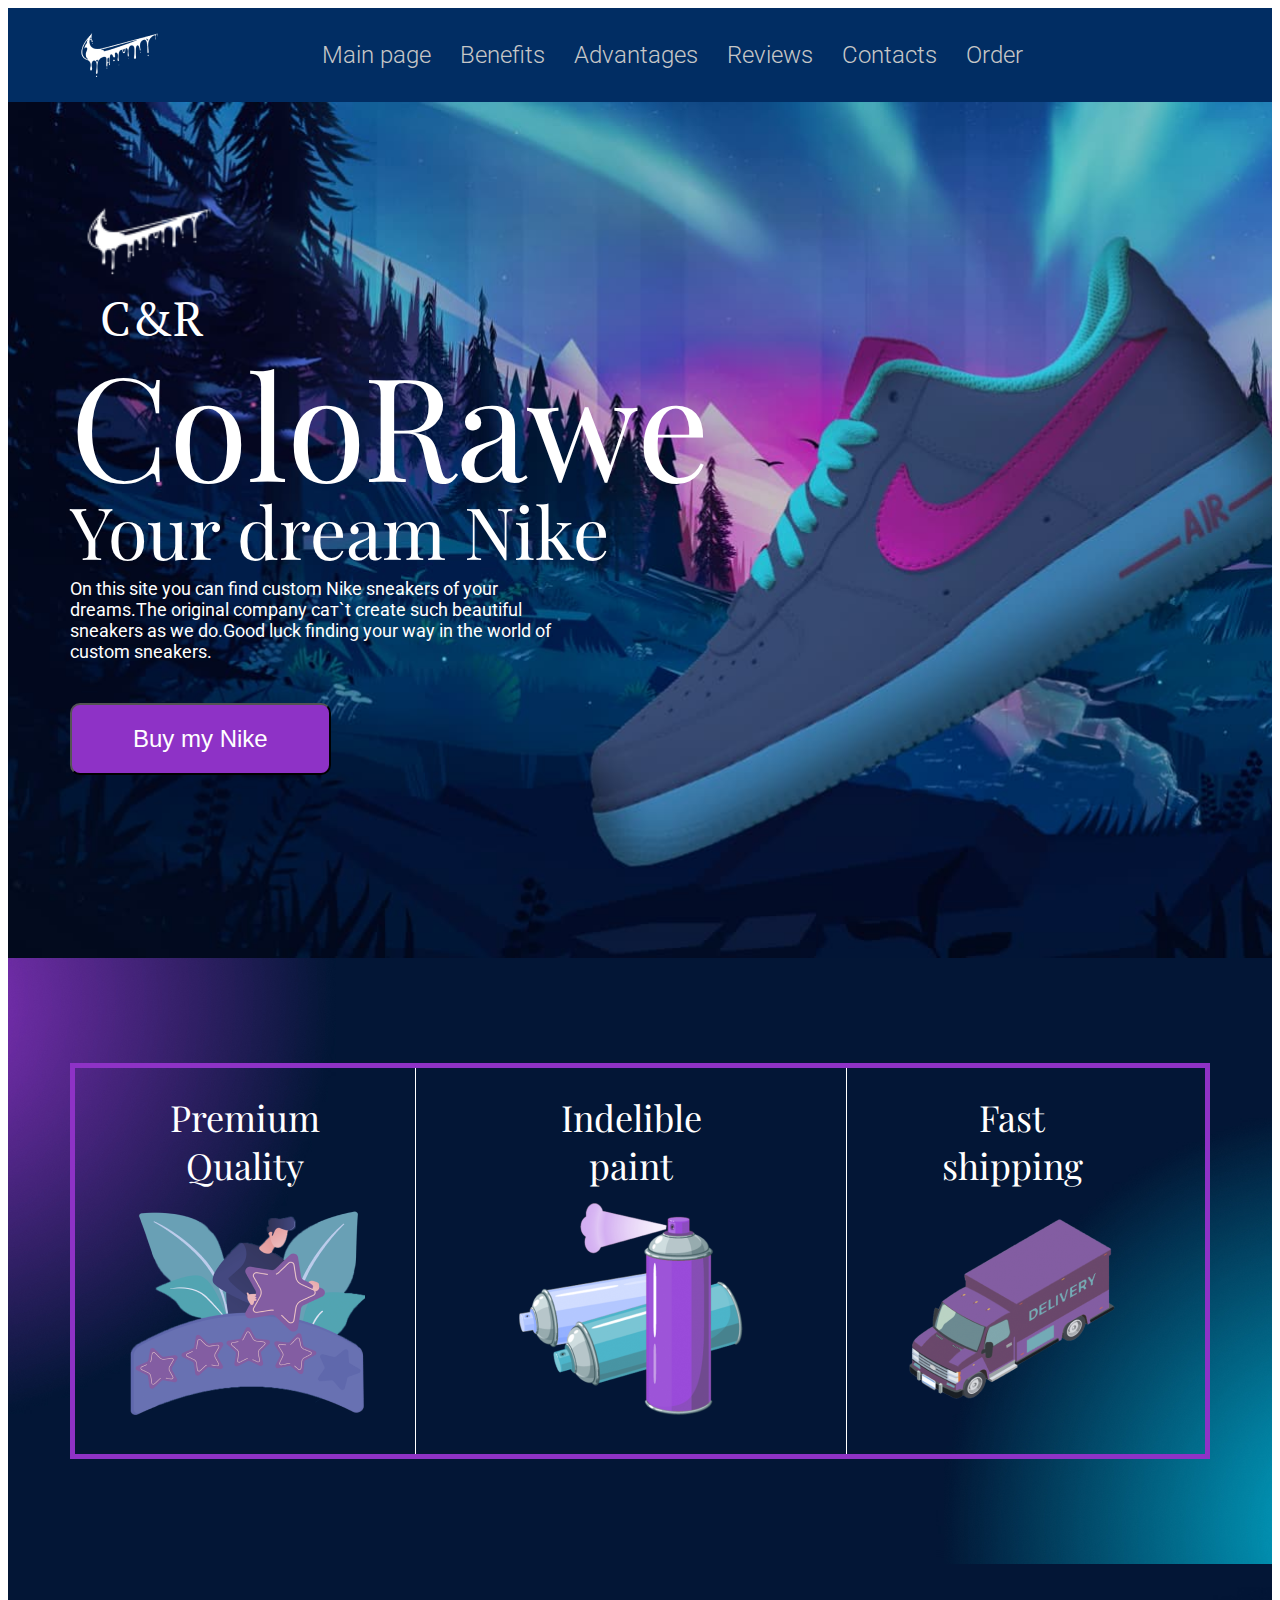
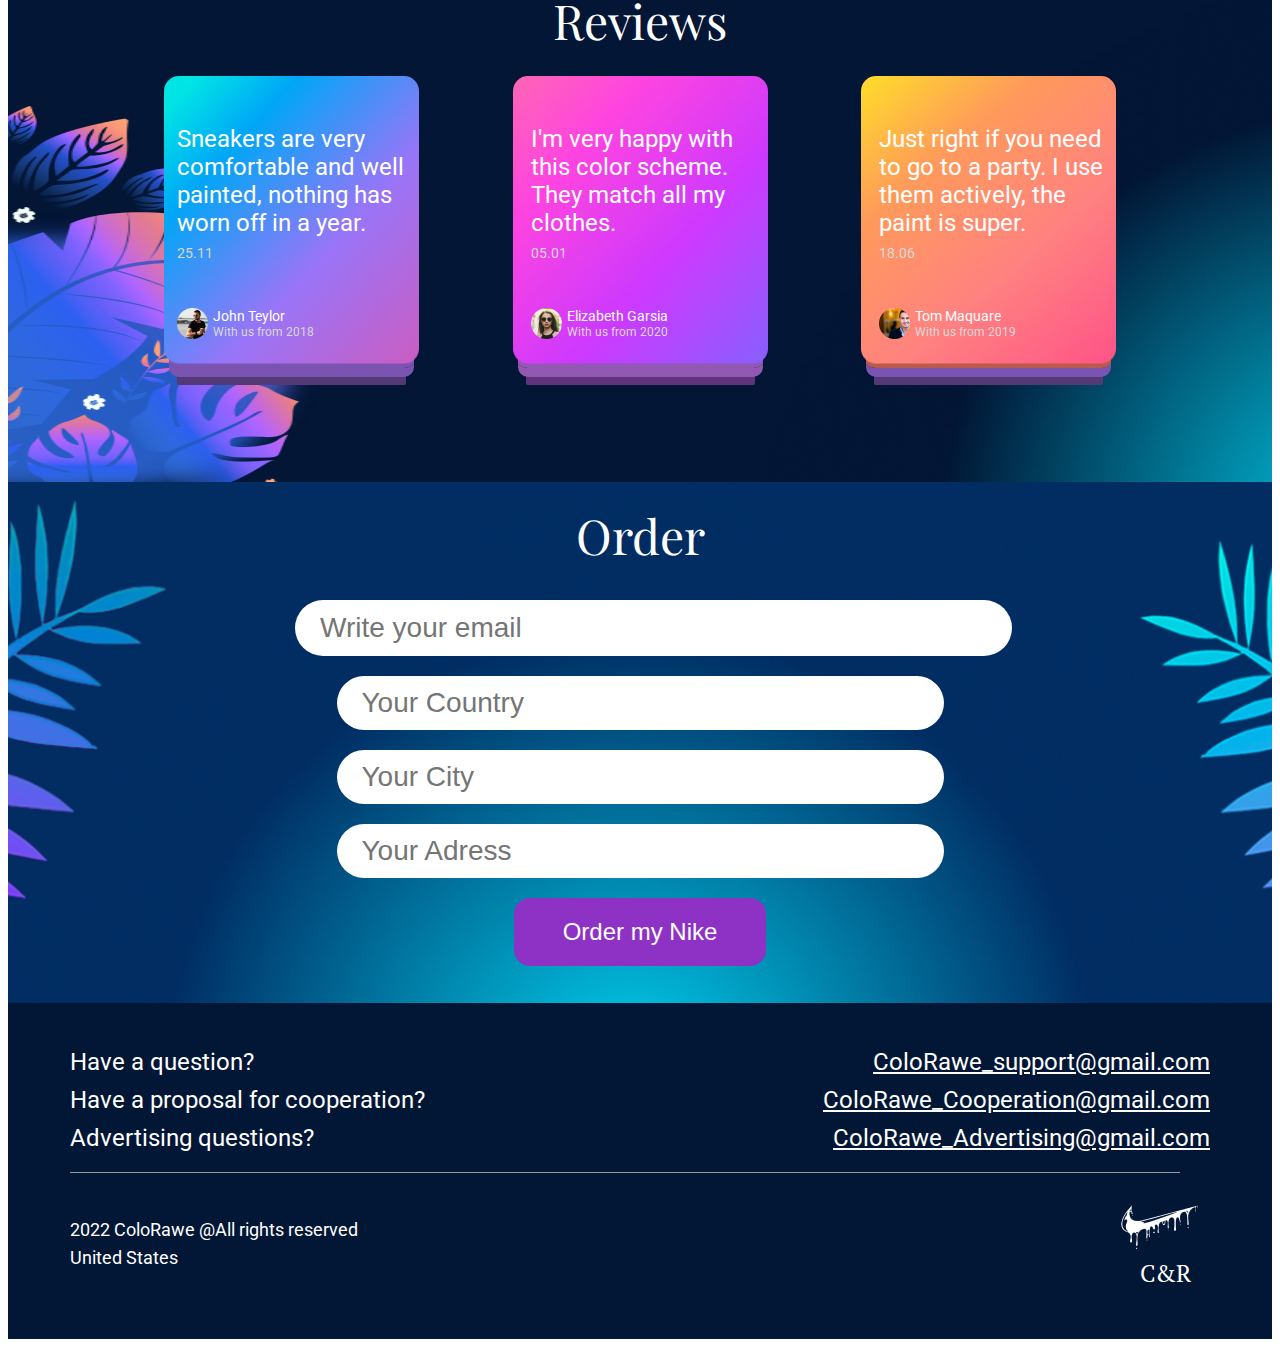
==== index.html @ d71a73c1 "color" ====
<!DOCTYPE html>
<html lang="en">
  <head>
    <meta charset="UTF-8" />
    <meta name="viewport" content="width=device-width, initial-scale=1.0" />
    <title>Document</title>
    <link
      rel="stylesheet"
      href="https://cdnjs.cloudflare.com/ajax/libs/modern-normalize/2.0.0/modern-normalize.min.css"
      integrity="sha512-4xo8blKMVCiXpTaLzQSLSw3KFOVPWhm/TRtuPVc4WG6kUgjH6J03IBuG7JZPkcWMxJ5huwaBpOpnwYElP/m6wg=="
      crossorigin="anonymous"
      referrerpolicy="no-referrer" />
    <link rel="preconnect" href="https://fonts.googleapis.com" />
    <link rel="preconnect" href="https://fonts.gstatic.com" crossorigin />
    <link
      href="https://fonts.googleapis.com/css2?family=PT+Serif:ital,wght@0,400;0,700;1,400;1,700&family=Playfair+Display:ital,wght@0,400..900;1,400..900&family=Roboto:ital,wght@0,100;0,300;0,400;0,500;0,700;0,900;1,100;1,300;1,400;1,500;1,700;1,900&display=swap"
      rel="stylesheet" />
    <link rel="stylesheet" href="./css/reset.css" />
    <link rel="stylesheet" href="./css/style.css" />
  </head>
  <body>
    <header class="header">
      <div class="container">
        <a href="./index.html" class="header-logo"
          ><img src="./img/logo.png" alt="logo" class="header-img"
        /></a>
        <nav>
          <ul class="header-list">
            <li class="header-item">
              <a href="#" class="header-link">Main page</a>
            </li>
            <li class="header-item">
              <a href="#" class="header-link">Benefits</a>
            </li>
            <li class="header-item">
              <a href="#" class="header-link">Advantages</a>
            </li>
            <li class="header-item">
              <a href="#" class="header-link">Reviews</a>
            </li>
            <li class="header-item">
              <a href="#" class="header-link">Contacts</a>
            </li>
            <li class="header-item">
              <a href="#" class="header-link">Order</a>
            </li>
          </ul>
        </nav>
      </div>
    </header>
    <main>
      <!-- hero -->
      <section class="hero">
        <div class="container">
          <div class="hero-box">
            <img src="./img/logo.png" alt="logo" class="hero-logo" />
            <p class="hero-text">С&R</p>
          </div>
          <h1 class="hero-title">ColoRawe</h1>
          <h2 class="hero-caption">Your dream Nike</h2>
          <p class="hero-deck">
            On this site you can find custom Nike sneakers of your dreams.The
            original company caт`t create such beautiful sneakers as we do.Good
            luck finding your way in the world of custom sneakers.
          </p>
          <button type="button" class="hero-btn">Buy my Nike</button>
        </div>
      </section>
      <!-- premium -->
      <section class="premium">
        <div class="container">
          <ul class="premium-list">
            <li class="premium-item">
              <h2 class="premium-title">Premium Quality</h2>
              <img src="./img/stars.png" alt="stars" class="premium-img" />
            </li>
            <li class="premium-item">
              <h2 class="premium-title">Indelible paint</h2>
              <img src="./img/balon.png" alt="balon" class="premium-img" />
            </li>
            <li class="premium-item">
              <h2 class="premium-title">Fast shipping</h2>
              <img src="./img/car.png" alt="car" class="premium-img" />
            </li>
          </ul>
        </div>
      </section>
      <!-- Reviews -->
      <section class="reviews">
        <div class="container">
          <h2 class="rewievs-caption">Reviews</h2>
          <ul class="reviews-list">
            <li class="rewievs-item">
              <p class="rewievs-text">
                Sneakers are very comfortable and well painted, nothing has worn
                off in a year.
              </p>
              <p class="rewievs-deck">25.11</p>
              <div class="rewievs-box">
                <img src="./img/john.png" alt="john" class="rewievs-img" />
                <div class="rewievs-wrap">
                  <h3 class="rewievs-title">John Teylor</h3>
                  <p class="rewievs-indenture">With us from 2018</p>
                </div>
              </div>
            </li>
            <li class="rewievs-item">
              <p class="rewievs-text">
                I'm very happy with this color scheme. They match all my
                clothes.
              </p>
              <p class="rewievs-deck">05.01</p>
              <div class="rewievs-box">
                <img
                  src="./img/elizabeth.png"
                  alt="elizabeth"
                  class="rewievs-img" />
                <div class="rewievs-wrap">
                  <h3 class="rewievs-title">Elizabeth Garsia</h3>
                  <p class="rewievs-indenture">With us from 2020</p>
                </div>
              </div>
            </li>
            <li class="rewievs-item">
              <p class="rewievs-text">
                Just right if you need to go to a party. I use them actively,
                the paint is super.
              </p>
              <p class="rewievs-deck">18.06</p>
              <div class="rewievs-box">
                <img src="./img/tom.png" alt="tom" class="rewievs-img" />
                <div class="rewievs-wrap">
                  <h3 class="rewievs-title">Tom Maquare</h3>
                  <p class="rewievs-indenture">With us from 2019</p>
                </div>
              </div>
            </li>
          </ul>
        </div>
      </section>
      <!-- Order -->
      <section class="order">
        <div class="container">
          <h2 class="order-title">Order</h2>
          <form class="order-form">
            <ul class="order-list">
              <li class="order-item">
                <input
                  type="email"
                  class="oreder-input"
                  placeholder="Write your email" />
              </li>
              <li class="order-item">
                <input
                  type="text"
                  class="oreder-input"
                  placeholder="Your Country" />
              </li>
              <li class="order-item">
                <input
                  type="text"
                  class="oreder-input"
                  placeholder="Your City" />
              </li>
              <li class="order-item">
                <input
                  type="text"
                  class="oreder-input"
                  placeholder="Your Adress" />
              </li>
            </ul>
            <button type="submit" class="oreder-btn">Order my Nike</button>
          </form>
        </div>
      </section>
    </main>
    <footer class="footer">
       
      <div class="container">
         <div class="wrap">
        <ul class="footer-list">
          <li class="footer-item">
            <p class="footer-text">Have a question?</p>
          </li>
          <li class="footer-item">
            <p class="footer-text">Have a proposal for cooperation?</p>
          </li>
          <li class="footer-item">
            <p class="footer-text">Advertising questions?</p>
          </li>
        </ul>
        <ul class="footer-items">
          <li class="footer-item">
            <a href="#" class="footer-link">ColoRawe_support@gmail.com</a>
          </li>
          <li class="footer-item">
            <a href="#" class="footer-link">ColoRawe_Cooperation@gmail.com</a>
          </li>
          <li class="footer-item">
            <a href="#" class="footer-link">ColoRawe_Advertising@gmail.com</a>
          </li>
        </ul>
        </div>
        <div class="footer-line"></div>
        <div class="box">
        <ul class="roster-list">
          <li class="roster-item">
            <p class="roster-text">2022 ColoRawe @All rights reserved</p>
          </li>
          <li class="roster-item">
            <p class="roster-text">United States</p>
          </li>
        </ul>
        <div>
        <img src="./img/logo.png" alt="logo" class="footer-logo" />
        <p class="footer-deck">С&R</p>
        </div>
        </div>
      </div>
    </footer>
  </body>
</html>
---- css/style.css ----
.container {
  width: 1140px;
  padding-left: 15px;
  padding-right: 15px;
  margin: 0 auto;
  /* outline: 1px solid red; */
}

body {
  font-family: "Roboto";
}

.header {
  padding-top: 17px;
  padding-bottom: 17px;
  background: #012d63;
}

.header > .container {
  display: flex;
  align-items: center;
  gap: 152px;
}

.header-list {
  display: flex;
  gap: 29px;
}

.header-link {
  color: #c7c7c7;
  font-size: 24px;
  font-style: normal;
  font-weight: 300;
  line-height: normal;
}

.header-link:hover {
  color: #fff;
}

.hero {
  padding-top: 94px;
  padding-bottom: 183px;
  background-image: url(../img/hero.jpg);
  background-position: center;
  background-size: cover;
  background-repeat: no-repeat;
}

.hero-box {
  display: flex;
  flex-direction: column;
}
.hero-logo {
  width: 160px;
  height: 90px;
}

.hero-text {
  color: #fff;
  font-family: "PT Serif";
  font-size: 48px;
  font-style: normal;
  font-weight: 400;
  line-height: normal;
  margin-left: 30px;
}

.hero-title {
  color: #fff;
  font-family: "Playfair Display";
  font-size: 144px;
  font-style: normal;
  font-weight: 400;
  line-height: 1;
}

.hero-caption {
  color: #fff;
  font-family: "Playfair Display";
  font-size: 72px;
  font-style: normal;
  font-weight: 400;
  line-height: 1;
  margin-bottom: 12px;
}

.hero-deck {
  color: #fff;
  font-size: 18px;
  font-style: normal;
  font-weight: 400;
  line-height: normal;
  width: 508px;
  margin-bottom: 41px;
}

.hero-btn {
  padding: 20px 61px;
  border-radius: 10px;
  background: #8e32c6;
  color: #fff;
  font-size: 24px;
  font-style: normal;
  font-weight: 400;
  line-height: normal;
}

.premium {
  padding-top: 105px;
  padding-bottom: 105px;
  background-image: url(../img/premium.jpg);
  background-position: center;
  background-size: cover;
  background-repeat: no-repeat;
}

.premium-list {
  display: flex;
  border: 5px solid #8e32c6;
}

.premium-item {
  padding-top: 25px;
  padding-bottom: 25px;
  padding-left: 50px;
  padding-right: 50px;
  display: flex;
  flex-direction: column;
  align-items: center;
  border-right: 1px solid #fff;
}

.premium-item:nth-child(2) {
  padding-left: 95px;
  padding-right: 95px;
}

.premium-item:nth-child(3) {
  border-right: none;
  padding-left: 45px;
  padding-right: 45px;
}

.premium-title {
  color: #fff;
  text-align: center;
  font-family: "Playfair Display";
  font-size: 36px;
  font-style: normal;
  font-weight: 400;
  line-height: normal;
  width: 159px;
}

.premium-img {
  width: 240px;
  height: 240px;
}

.reviews {
  padding-top: 24px;
  padding-bottom: 114px;
  background-image: url(../img/rewievs-flower.png), url(../img/rewievs.jpg);
  background-position: left bottom, center;
  background-size: 340px 380px, cover;
  background-repeat: no-repeat, no-repeat;
  text-align: center;
}

.rewievs-caption {
  color: #fff;
  text-align: center;
  font-family: "Playfair Display";
  font-size: 48px;
  font-style: normal;
  font-weight: 400;
  line-height: normal;
  margin-bottom: 24px;
}

.reviews-list {
  display: flex;
  justify-content: space-evenly;
}

.rewievs-item {
  text-align: start;
  padding-top: 49px;
  padding-bottom: 29px;
  padding-left: 13px;
  padding-right: 14px;
  border-radius: 15px;
  box-shadow: 0px 14px 0px -5px #7b54b2, 0px 30px 0px -13px #533978;
  background-image: url(../img/rewievs1.png);
  background-position: center;
  background-size: cover;
  background-repeat: no-repeat;
}

.rewievs-item:nth-child(2) {
  padding-left: 18px;
  padding-right: 9px;
  background-image: url(../img/rewiews2.png);
  box-shadow: 0px 14px 0px -5px #9159b1, 0px 30px 0px -13px #61337c;
}

.rewievs-item:nth-child(3) {
  padding-left: 18px;
  padding-right: 9px;
  background-image: url(../img/rewievs3.png);
}

.rewievs-text {
  color: #fff;
  font-size: 24px;
  font-style: normal;
  font-weight: 400;
  line-height: normal;
  width: 228px;
  margin-bottom: 8px;
}

.rewievs-deck {
  color: #d8d8d8;
  font-size: 14px;
  font-style: normal;
  font-weight: 400;
  line-height: normal;
  margin-bottom: 47px;
}

.rewievs-box {
  display: flex;
  gap: 5px;
}

.rewievs-img {
  width: 31px;
  height: 31px;
}

.rewievs-title {
  color: #fff;
  font-size: 14px;
  font-style: normal;
  font-weight: 400;
  line-height: normal;
  margin-bottom: 1px;
}

.rewievs-indenture {
  color: #d8d8d8;
  font-size: 12px;
  font-style: normal;
  font-weight: 400;
  line-height: normal;
}

.order {
  padding-top: 21px;
  padding-bottom: 37px;
  background-image: url(../img/order.png);
  background-position: center;
  background-size: cover;
  background-repeat: no-repeat;
  text-align: center;
}

.order-title {
  color: #fff;
  font-family: "Playfair Display";
  font-size: 48px;
  font-style: normal;
  font-weight: 400;
  line-height: normal;
  margin-bottom: 33px;
}

.order-form{
    display: flex;
    flex-direction: column;
    align-items: center;
}


.order-item{
    margin-bottom: 20px;
    width: 690px;
}



.oreder-input {
  padding-top: 12px;
  padding-bottom: 12px;
  padding-left: 25px;
  /* padding-right: 460px; */
  width: 690px;
  color: #959595;
  font-size: 28px;
  font-style: normal;
  font-weight: 400;
  line-height: normal;
  border-radius: 50px;
  background: #fff;
  border: none;
}

.order-item:nth-child(2)>.oreder-input{
     padding-top: 11px;
  padding-bottom: 11px;
  width: 580px;
}

.order-item:nth-child(3)>.oreder-input{
     padding-top: 11px;
  padding-bottom: 11px;
  width: 580px;
}

.order-item:nth-child(4)>.oreder-input{
     padding-top: 11px;
  padding-bottom: 11px;
  width: 580px;
}

.oreder-btn{
    padding: 20px 49px;
    border-radius: 16px;
background: #8E32C6;
color: #FFF;
font-size: 24px;
font-style: normal;
font-weight: 400;
line-height: normal;
border: none;
}


.footer{
    padding-top: 45px;
    padding-bottom: 50px;
    background: #021635;
}

.wrap{
    display: flex;
    justify-content: space-between;
     margin-bottom: 20px;
}

.footer-item{
    margin-bottom: 10px;
}

.footer-item:last-child{
    margin-bottom: 0;
}

.footer-text{
    color: #FFF;
font-size: 24px;
font-style: normal;
font-weight: 400;
line-height: normal;
}

.footer-items{
    text-align: end;
   
}

.footer-link{
    color: #FFF;
font-size: 24px;
font-style: normal;
font-weight: 400;
line-height: normal;
text-decoration-line: underline;
}

.footer-line{
    width: 1110px;
height: 1px;
background: #9B9B9B;
margin-bottom: 24px;
}

.box{
    display: flex;
    justify-content: space-between;
    align-items: center;
}

.roster-item{
    margin-bottom: 7px;
}

.roster-item:last-child{
    margin-bottom: 0px;
}

.roster-text{
    color: #FFF;
font-size: 18px;
font-style: normal;
font-weight: 400;
line-height: normal;
}

.footer-deck{
    color: #FFF;
font-family: "PT Serif";
font-size: 24px;
font-style: normal;
font-weight: 400;
line-height: normal;
margin-left: 30px;
}
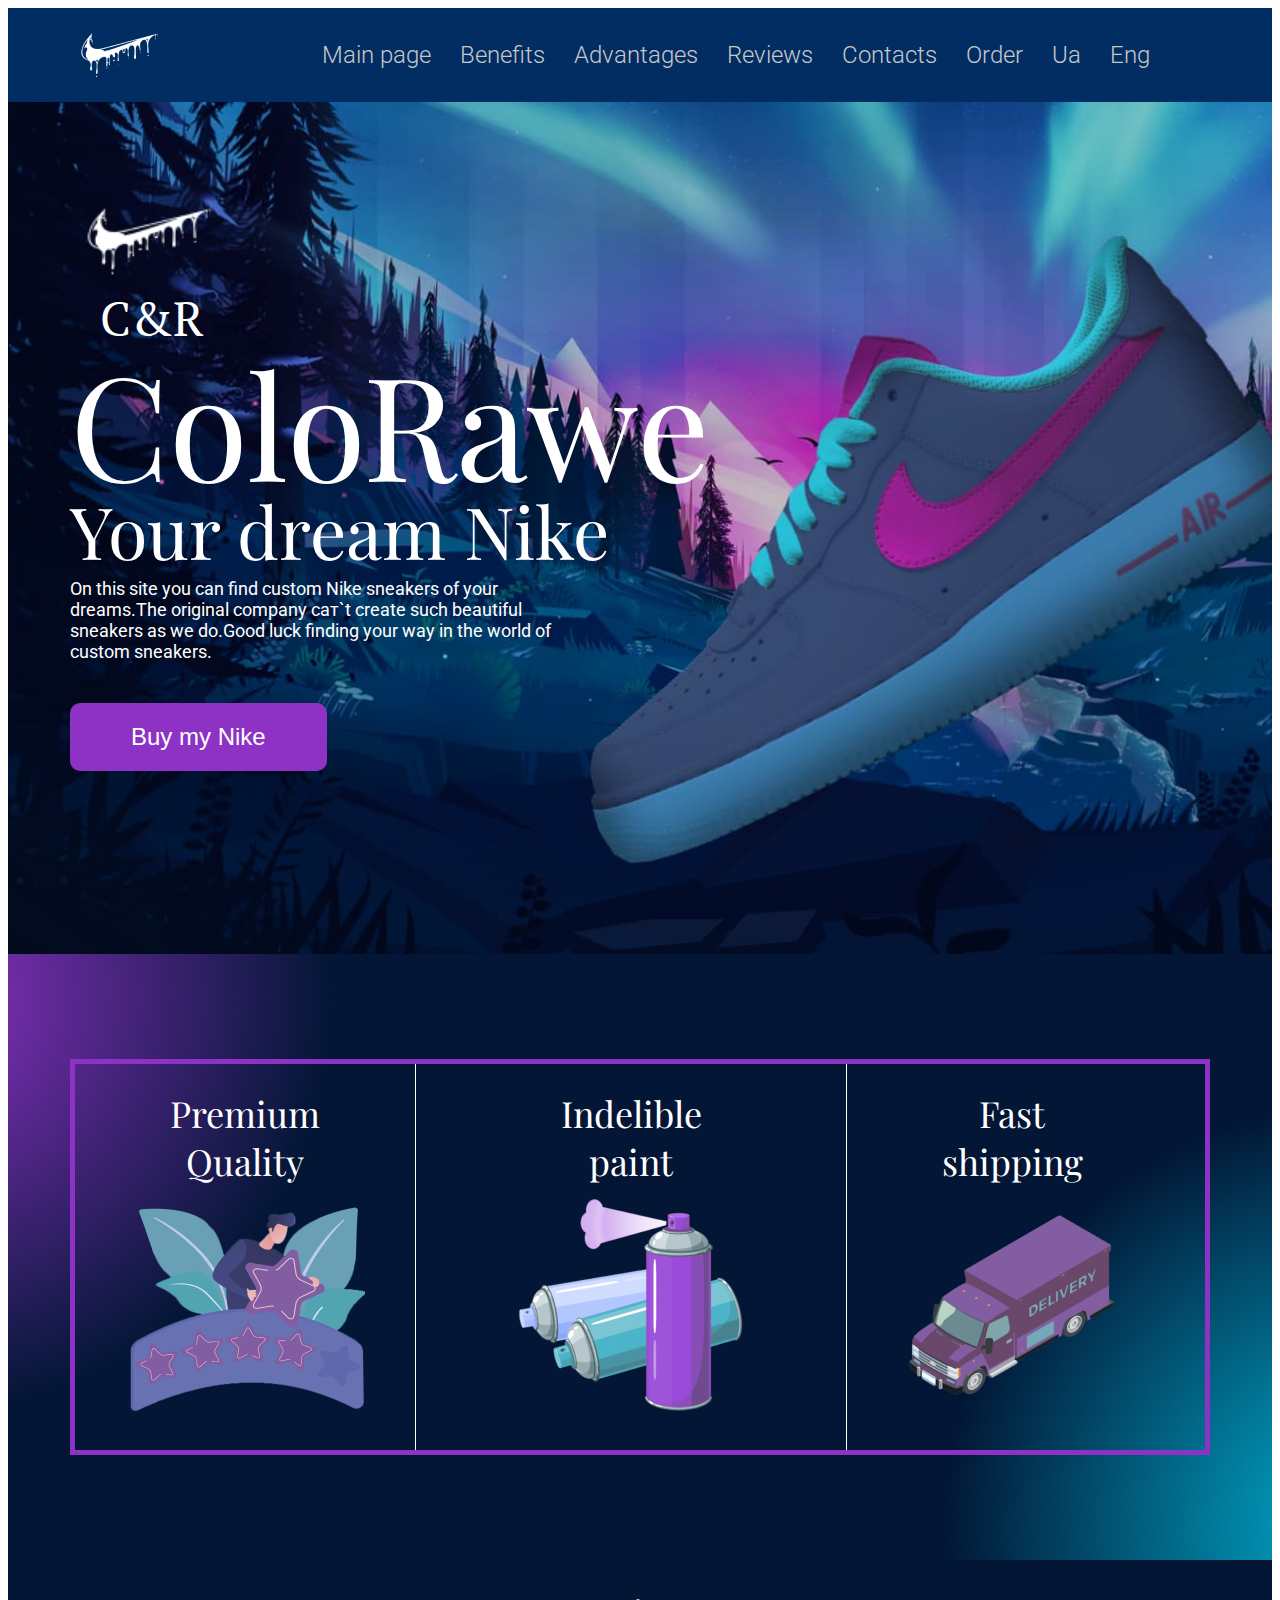
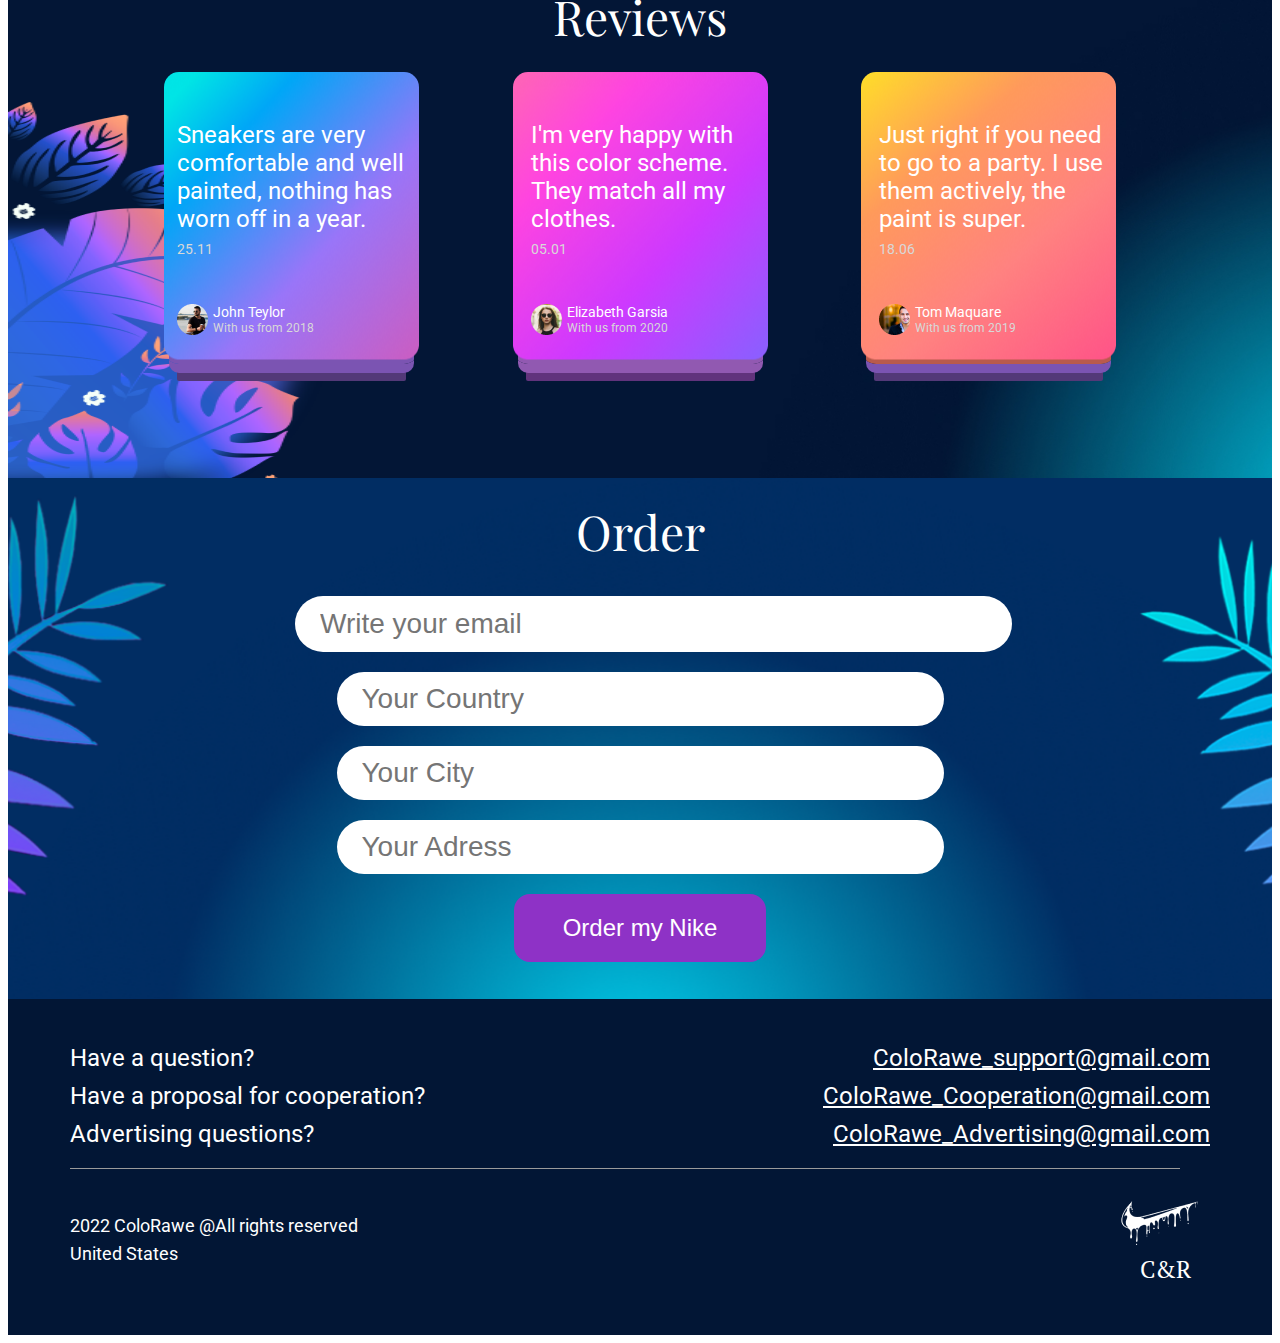
==== commit 242e7656: "bg" ====
--- a/index.html
+++ b/index.html
@@ -9,12 +9,14 @@
       href="https://cdnjs.cloudflare.com/ajax/libs/modern-normalize/2.0.0/modern-normalize.min.css"
       integrity="sha512-4xo8blKMVCiXpTaLzQSLSw3KFOVPWhm/TRtuPVc4WG6kUgjH6J03IBuG7JZPkcWMxJ5huwaBpOpnwYElP/m6wg=="
       crossorigin="anonymous"
-      referrerpolicy="no-referrer" />
+      referrerpolicy="no-referrer"
+    />
     <link rel="preconnect" href="https://fonts.googleapis.com" />
     <link rel="preconnect" href="https://fonts.gstatic.com" crossorigin />
     <link
       href="https://fonts.googleapis.com/css2?family=PT+Serif:ital,wght@0,400;0,700;1,400;1,700&family=Playfair+Display:ital,wght@0,400..900;1,400..900&family=Roboto:ital,wght@0,100;0,300;0,400;0,500;0,700;0,900;1,100;1,300;1,400;1,500;1,700;1,900&display=swap"
-      rel="stylesheet" />
+      rel="stylesheet"
+    />
     <link rel="stylesheet" href="./css/reset.css" />
     <link rel="stylesheet" href="./css/style.css" />
   </head>
@@ -43,6 +45,12 @@
             </li>
             <li class="header-item">
               <a href="#" class="header-link">Order</a>
+            </li>
+            <li class="header-item">
+              <a href="#" class="header-link">Ua</a>
+            </li>
+            <li class="header-item">
+              <a href="#" class="header-link">Eng</a>
             </li>
           </ul>
         </nav>
@@ -114,7 +122,8 @@
                 <img
                   src="./img/elizabeth.png"
                   alt="elizabeth"
-                  class="rewievs-img" />
+                  class="rewievs-img"
+                />
                 <div class="rewievs-wrap">
                   <h3 class="rewievs-title">Elizabeth Garsia</h3>
                   <p class="rewievs-indenture">With us from 2020</p>
@@ -148,25 +157,29 @@
                 <input
                   type="email"
                   class="oreder-input"
-                  placeholder="Write your email" />
+                  placeholder="Write your email"
+                />
               </li>
               <li class="order-item">
                 <input
                   type="text"
                   class="oreder-input"
-                  placeholder="Your Country" />
+                  placeholder="Your Country"
+                />
               </li>
               <li class="order-item">
                 <input
                   type="text"
                   class="oreder-input"
-                  placeholder="Your City" />
+                  placeholder="Your City"
+                />
               </li>
               <li class="order-item">
                 <input
                   type="text"
                   class="oreder-input"
-                  placeholder="Your Adress" />
+                  placeholder="Your Adress"
+                />
               </li>
             </ul>
             <button type="submit" class="oreder-btn">Order my Nike</button>
@@ -175,46 +188,45 @@
       </section>
     </main>
     <footer class="footer">
-       
       <div class="container">
-         <div class="wrap">
-        <ul class="footer-list">
-          <li class="footer-item">
-            <p class="footer-text">Have a question?</p>
-          </li>
-          <li class="footer-item">
-            <p class="footer-text">Have a proposal for cooperation?</p>
-          </li>
-          <li class="footer-item">
-            <p class="footer-text">Advertising questions?</p>
-          </li>
-        </ul>
-        <ul class="footer-items">
-          <li class="footer-item">
-            <a href="#" class="footer-link">ColoRawe_support@gmail.com</a>
-          </li>
-          <li class="footer-item">
-            <a href="#" class="footer-link">ColoRawe_Cooperation@gmail.com</a>
-          </li>
-          <li class="footer-item">
-            <a href="#" class="footer-link">ColoRawe_Advertising@gmail.com</a>
-          </li>
-        </ul>
+        <div class="wrap">
+          <ul class="footer-list">
+            <li class="footer-item">
+              <p class="footer-text">Have a question?</p>
+            </li>
+            <li class="footer-item">
+              <p class="footer-text">Have a proposal for cooperation?</p>
+            </li>
+            <li class="footer-item">
+              <p class="footer-text">Advertising questions?</p>
+            </li>
+          </ul>
+          <ul class="footer-items">
+            <li class="footer-item">
+              <a href="#" class="footer-link">ColoRawe_support@gmail.com</a>
+            </li>
+            <li class="footer-item">
+              <a href="#" class="footer-link">ColoRawe_Cooperation@gmail.com</a>
+            </li>
+            <li class="footer-item">
+              <a href="#" class="footer-link">ColoRawe_Advertising@gmail.com</a>
+            </li>
+          </ul>
         </div>
         <div class="footer-line"></div>
         <div class="box">
-        <ul class="roster-list">
-          <li class="roster-item">
-            <p class="roster-text">2022 ColoRawe @All rights reserved</p>
-          </li>
-          <li class="roster-item">
-            <p class="roster-text">United States</p>
-          </li>
-        </ul>
-        <div>
-        <img src="./img/logo.png" alt="logo" class="footer-logo" />
-        <p class="footer-deck">С&R</p>
-        </div>
+          <ul class="roster-list">
+            <li class="roster-item">
+              <p class="roster-text">2022 ColoRawe @All rights reserved</p>
+            </li>
+            <li class="roster-item">
+              <p class="roster-text">United States</p>
+            </li>
+          </ul>
+          <div>
+            <img src="./img/logo.png" alt="logo" class="footer-logo" />
+            <p class="footer-deck">С&R</p>
+          </div>
         </div>
       </div>
     </footer>
--- a/css/style.css
+++ b/css/style.css
@@ -42,7 +42,7 @@
 .hero {
   padding-top: 94px;
   padding-bottom: 183px;
-  background-image: url(../img/hero.jpg);
+  background-image: url(../img/herobg.jpg);
   background-position: center;
   background-size: cover;
   background-repeat: no-repeat;
@@ -105,6 +105,7 @@
   font-style: normal;
   font-weight: 400;
   line-height: normal;
+  border: none;
 }
 
 .premium {
